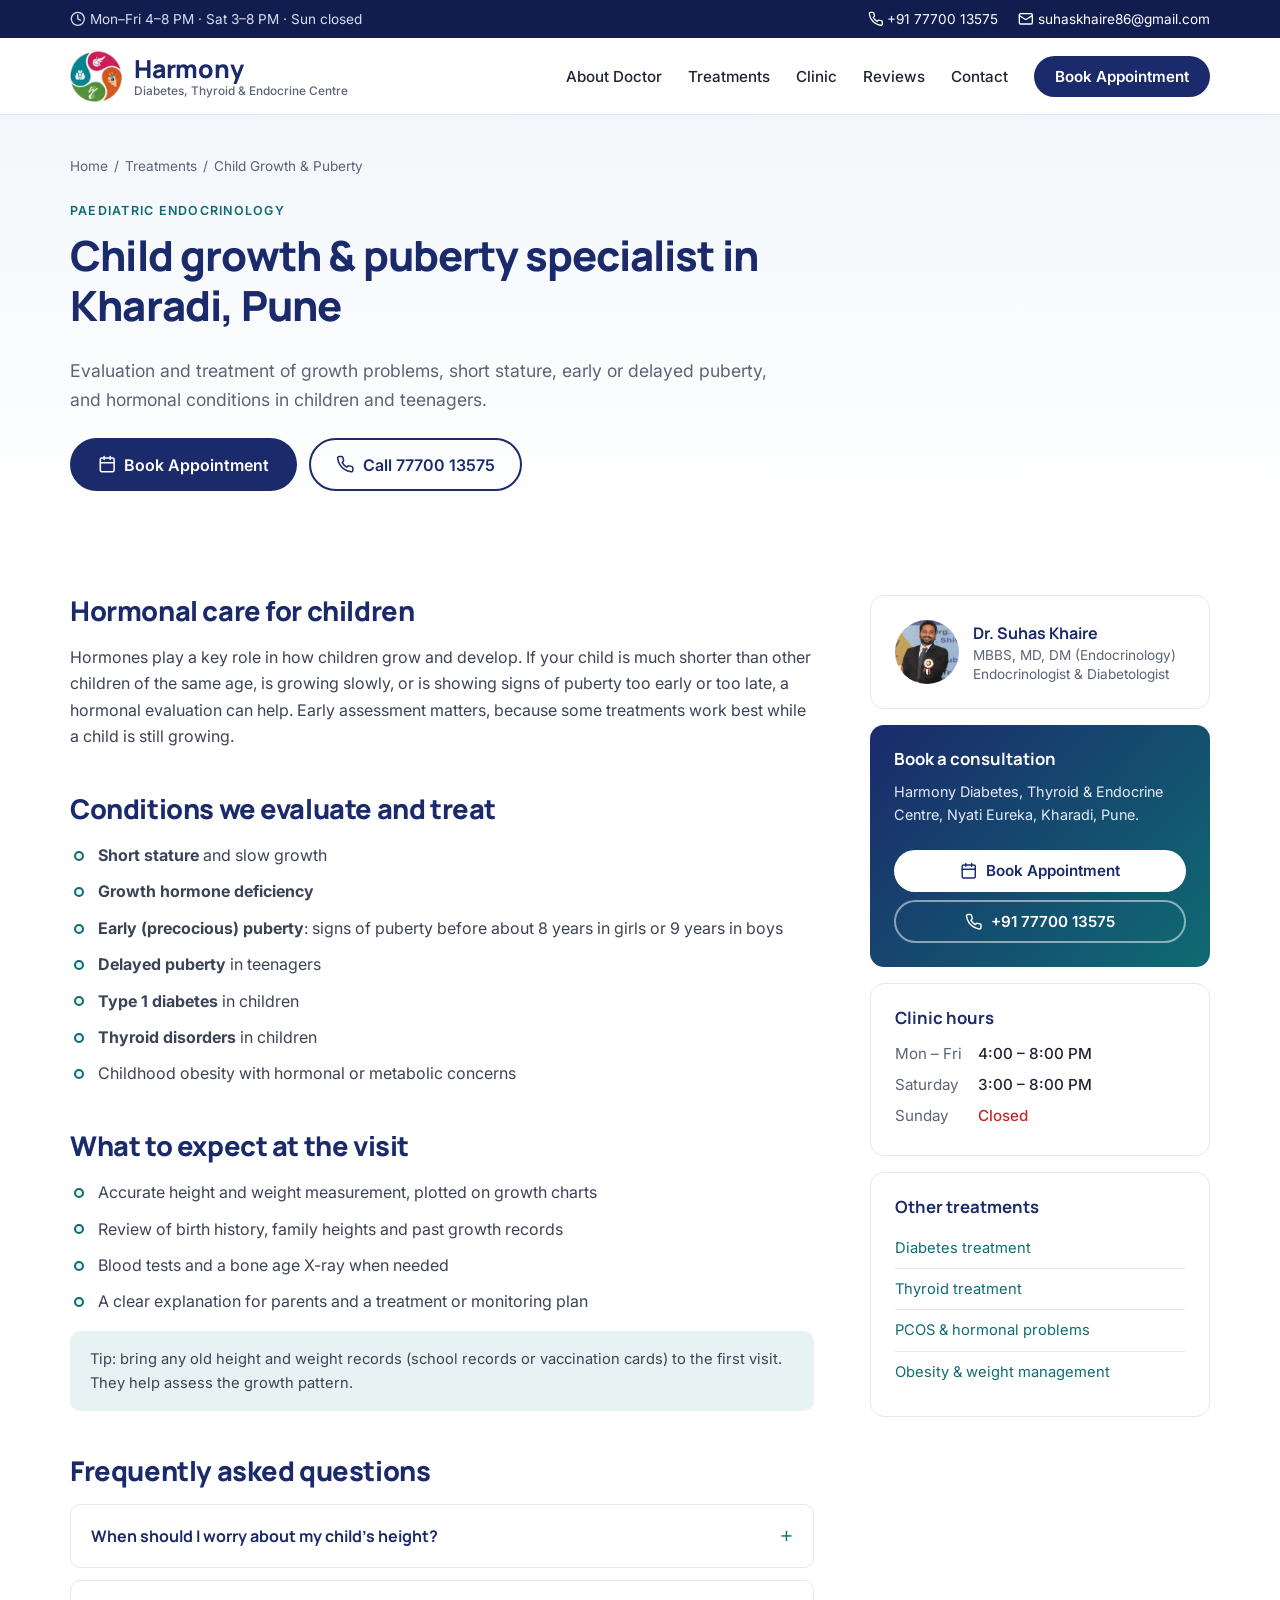
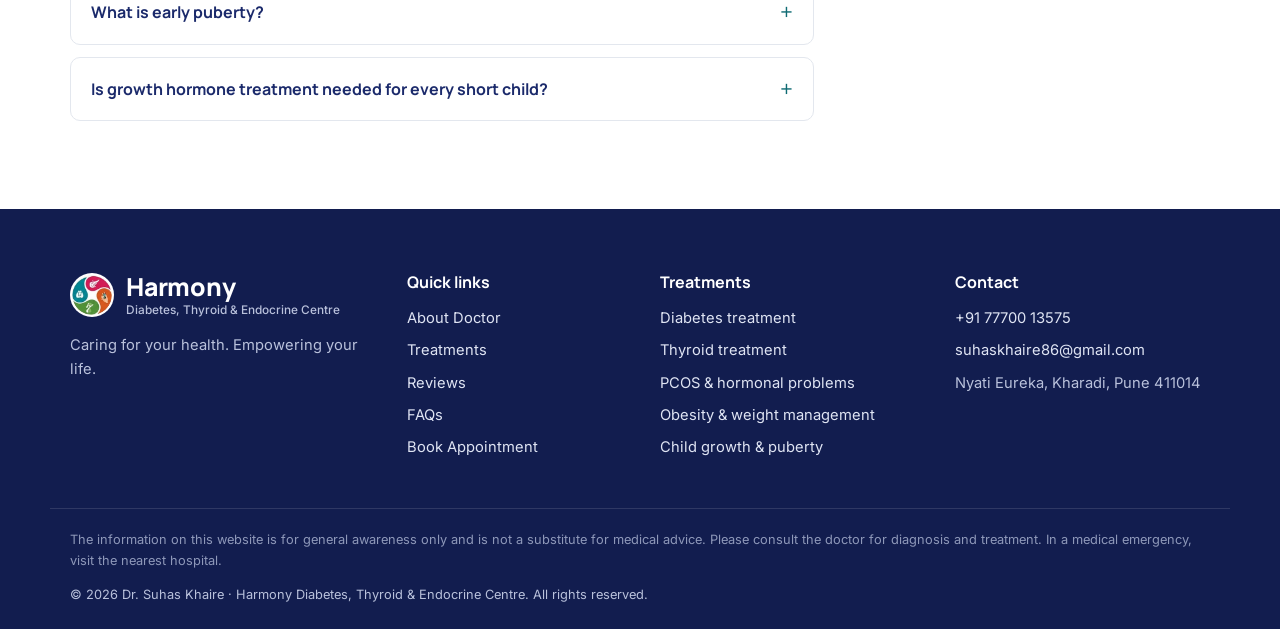
==== child-growth-puberty-specialist-pune.html @ 3f584f07 "Harmony Diabetes, Thyroid & Endocrine Centre website" ====
<!doctype html>
<html lang="en">
<head>
  <meta charset="utf-8">
  <meta name="viewport" content="width=device-width, initial-scale=1">
  <title>Paediatric Endocrinologist in Pune – Child Growth &amp; Puberty | Dr. Suhas Khaire</title>
  <meta name="description" content="Child growth and puberty specialist in Kharadi, Pune. Evaluation of short stature, early or delayed puberty, and childhood diabetes and thyroid disorders. Dr. Suhas Khaire. Call +91 77700 13575.">
  <meta name="robots" content="index, follow, max-image-preview:large">
  <meta name="theme-color" content="#1b2a6b">
  <link rel="canonical" href="https://drsuhaskhaire.com/child-growth-puberty-specialist-pune.html">

  <meta property="og:type" content="article">
  <meta property="og:site_name" content="Harmony Diabetes, Thyroid &amp; Endocrine Centre">
  <meta property="og:locale" content="en_IN">
  <meta property="og:url" content="https://drsuhaskhaire.com/child-growth-puberty-specialist-pune.html">
  <meta property="og:title" content="Paediatric Endocrinologist in Pune – Child Growth &amp; Puberty | Dr. Suhas Khaire">
  <meta property="og:description" content="Child growth and puberty specialist in Kharadi, Pune. Evaluation of short stature, early or delayed puberty, and childhood diabetes and thyroid disorders. Dr. Suhas Khaire. Call +91 77700 13575.">
  <meta property="og:image" content="https://drsuhaskhaire.com/assets/images/og-image.jpg">
  <meta name="twitter:card" content="summary_large_image">

  <link rel="icon" type="image/png" href="assets/images/favicon.png">
  <link rel="apple-touch-icon" href="assets/images/apple-touch-icon.png">

  <link rel="preconnect" href="https://fonts.googleapis.com">
  <link rel="preconnect" href="https://fonts.gstatic.com" crossorigin>
  <link href="https://fonts.googleapis.com/css2?family=Inter:wght@400;500;600&family=Manrope:wght@600;700;800&display=swap" rel="stylesheet">
  <link rel="stylesheet" href="assets/css/style.css">

  <script type="application/ld+json">
{
  "@context": "https://schema.org",
  "@graph": [
    {
      "@type": "MedicalWebPage",
      "@id": "https://drsuhaskhaire.com/child-growth-puberty-specialist-pune.html#webpage",
      "url": "https://drsuhaskhaire.com/child-growth-puberty-specialist-pune.html",
      "name": "Paediatric Endocrinologist in Pune – Child Growth & Puberty | Dr. Suhas Khaire",
      "description": "Child growth and puberty specialist in Kharadi, Pune. Evaluation of short stature, early or delayed puberty, and childhood diabetes and thyroid disorders. Dr. Suhas Khaire. Call +91 77700 13575.",
      "inLanguage": "en-IN",
      "isPartOf": {
        "@id": "https://drsuhaskhaire.com/#website"
      },
      "about": {
        "@type": "MedicalCondition",
        "name": "Growth and puberty disorders"
      },
      "reviewedBy": {
        "@id": "https://drsuhaskhaire.com/#doctor"
      },
      "author": {
        "@id": "https://drsuhaskhaire.com/#doctor"
      },
      "provider": {
        "@id": "https://drsuhaskhaire.com/#clinic"
      },
      "lastReviewed": "2026-11-16"
    },
    {
      "@type": "BreadcrumbList",
      "itemListElement": [
        {
          "@type": "ListItem",
          "position": 1,
          "name": "Home",
          "item": "https://drsuhaskhaire.com/"
        },
        {
          "@type": "ListItem",
          "position": 2,
          "name": "Treatments",
          "item": "https://drsuhaskhaire.com/#services"
        },
        {
          "@type": "ListItem",
          "position": 3,
          "name": "Child Growth & Puberty",
          "item": "https://drsuhaskhaire.com/child-growth-puberty-specialist-pune.html"
        }
      ]
    },
    {
      "@type": "FAQPage",
      "mainEntity": [
        {
          "@type": "Question",
          "name": "When should I worry about my child's height?",
          "acceptedAnswer": {
            "@type": "Answer",
            "text": "Consult a specialist if your child is much shorter than classmates, has dropped across growth chart lines, is growing less than about 4–5 cm a year after age 3, or is much shorter than expected from the parents' heights."
          }
        },
        {
          "@type": "Question",
          "name": "What is early puberty?",
          "acceptedAnswer": {
            "@type": "Answer",
            "text": "Early (precocious) puberty means signs of puberty, such as breast development, pubic hair or a rapid growth spurt, appearing before about 8 years in girls or 9 years in boys. It should be evaluated, as treatment may be needed."
          }
        },
        {
          "@type": "Question",
          "name": "Is growth hormone treatment needed for every short child?",
          "acceptedAnswer": {
            "@type": "Answer",
            "text": "No. Many short children are healthy and simply follow a family pattern or a late-bloomer pattern. Growth hormone is considered only after proper evaluation shows a clear medical need."
          }
        }
      ]
    }
  ]
}
  </script>
</head>
<body>

  <!-- Icon sprite -->
  <svg width="0" height="0" style="position:absolute" aria-hidden="true">
    <defs>
      <symbol id="i-phone" viewBox="0 0 24 24"><path d="M22 16.92v3a2 2 0 0 1-2.18 2 19.79 19.79 0 0 1-8.63-3.07 19.5 19.5 0 0 1-6-6 19.79 19.79 0 0 1-3.07-8.67A2 2 0 0 1 4.11 2h3a2 2 0 0 1 2 1.72c.127.96.361 1.903.7 2.81a2 2 0 0 1-.45 2.11L8.09 9.91a16 16 0 0 0 6 6l1.27-1.27a2 2 0 0 1 2.11-.45c.907.339 1.85.573 2.81.7A2 2 0 0 1 22 16.92z"/></symbol>
      <symbol id="i-clock" viewBox="0 0 24 24"><circle cx="12" cy="12" r="10"/><path d="M12 6v6l4 2"/></symbol>
      <symbol id="i-pin" viewBox="0 0 24 24"><path d="M20 10c0 6-8 12-8 12s-8-6-8-12a8 8 0 0 1 16 0Z"/><circle cx="12" cy="10" r="3"/></symbol>
      <symbol id="i-mail" viewBox="0 0 24 24"><rect width="20" height="16" x="2" y="4" rx="2"/><path d="m22 7-8.97 5.7a1.94 1.94 0 0 1-2.06 0L2 7"/></symbol>
      <symbol id="i-calendar" viewBox="0 0 24 24"><rect width="18" height="18" x="3" y="4" rx="2"/><path d="M16 2v4M8 2v4M3 10h18"/></symbol>
      <symbol id="i-check" viewBox="0 0 24 24"><path d="M20 6 9 17l-5-5"/></symbol>
      <symbol id="i-arrow" viewBox="0 0 24 24"><path d="M5 12h14M12 5l7 7-7 7"/></symbol>
      <symbol id="i-menu" viewBox="0 0 24 24"><path d="M4 6h16M4 12h16M4 18h16"/></symbol>
      <symbol id="i-x" viewBox="0 0 24 24"><path d="M18 6 6 18M6 6l12 12"/></symbol>
      <symbol id="i-chat" viewBox="0 0 24 24"><path d="M7.9 20A9 9 0 1 0 4 16.1L2 22Z"/></symbol>
      <symbol id="i-cap" viewBox="0 0 24 24"><path d="M22 10v6M2 10l10-5 10 5-10 5z"/><path d="M6 12v5c3 3 9 3 12 0v-5"/></symbol>
      <symbol id="i-award" viewBox="0 0 24 24"><circle cx="12" cy="8" r="6"/><path d="M15.48 12.89 17 22l-5-3-5 3 1.52-9.11"/></symbol>
      <symbol id="i-building" viewBox="0 0 24 24"><rect x="4" y="2" width="16" height="20" rx="2"/><path d="M9 22v-4h6v4M8 6h.01M12 6h.01M16 6h.01M8 10h.01M12 10h.01M16 10h.01M8 14h.01M12 14h.01M16 14h.01"/></symbol>
      <symbol id="i-tv" viewBox="0 0 24 24"><rect width="20" height="15" x="2" y="7" rx="2"/><path d="m17 2-5 5-5-5"/></symbol>
      <symbol id="i-drop" viewBox="0 0 24 24"><path d="M12 22a7 7 0 0 0 7-7c0-2-1-3.9-3-5.5s-3.5-4-4-6.5c-.5 2.5-2 4.9-4 6.5C6 11.1 5 13 5 15a7 7 0 0 0 7 7z"/></symbol>
      <symbol id="i-target" viewBox="0 0 24 24"><circle cx="12" cy="12" r="10"/><circle cx="12" cy="12" r="6"/><circle cx="12" cy="12" r="2"/></symbol>
      <symbol id="i-zap" viewBox="0 0 24 24"><path d="M13 2 3 14h9l-1 8 10-12h-9l1-8z"/></symbol>
      <symbol id="i-heart" viewBox="0 0 24 24"><path d="M19 14c1.49-1.46 3-3.21 3-5.5A5.5 5.5 0 0 0 16.5 3c-1.76 0-3 .5-4.5 2-1.5-1.5-2.74-2-4.5-2A5.5 5.5 0 0 0 2 8.5c0 2.3 1.5 4.05 3 5.5l7 7Z"/></symbol>
      <symbol id="i-users" viewBox="0 0 24 24"><path d="M16 21v-2a4 4 0 0 0-4-4H6a4 4 0 0 0-4 4v2"/><circle cx="9" cy="7" r="4"/><path d="M22 21v-2a4 4 0 0 0-3-3.87M16 3.13a4 4 0 0 1 0 7.75"/></symbol>
      <symbol id="i-gauge" viewBox="0 0 24 24"><path d="m12 14 4-4"/><path d="M3.34 19a10 10 0 1 1 17.32 0"/></symbol>
      <symbol id="i-shield" viewBox="0 0 24 24"><path d="M20 13c0 5-3.5 7.5-7.66 8.95a1 1 0 0 1-.67-.01C7.5 20.5 4 18 4 13V6a1 1 0 0 1 1-1c2 0 4.5-1.2 6.24-2.72a1.17 1.17 0 0 1 1.52 0C14.51 3.81 17 5 19 5a1 1 0 0 1 1 1z"/></symbol>
      <symbol id="i-ruler" viewBox="0 0 24 24"><path d="M21.3 15.3a2.4 2.4 0 0 1 0 3.4l-2.6 2.6a2.4 2.4 0 0 1-3.4 0L2.7 8.7a2.41 2.41 0 0 1 0-3.4l2.6-2.6a2.41 2.41 0 0 1 3.4 0Z"/><path d="m14.5 12.5 2-2M11.5 9.5l2-2M8.5 6.5l2-2M17.5 15.5l2-2"/></symbol>
      <symbol id="i-activity" viewBox="0 0 24 24"><path d="M22 12h-4l-3 9L9 3l-3 9H2"/></symbol>
      <symbol id="i-leaf" viewBox="0 0 24 24"><path d="M11 20A7 7 0 0 1 9.8 6.1C15.5 5 17 4.48 19 2c1 2 2 4.18 2 8 0 5.5-4.78 10-10 10Z"/><path d="M2 21c0-3 1.85-5.36 5.08-6C9.5 14.52 12 13 13 12"/></symbol>
      <symbol id="i-message" viewBox="0 0 24 24"><path d="M21 15a2 2 0 0 1-2 2H7l-4 4V5a2 2 0 0 1 2-2h14a2 2 0 0 1 2 2z"/></symbol>
      <symbol id="i-clipboard" viewBox="0 0 24 24"><rect width="8" height="4" x="8" y="2" rx="1"/><path d="M16 4h2a2 2 0 0 1 2 2v14a2 2 0 0 1-2 2H6a2 2 0 0 1-2-2V6a2 2 0 0 1 2-2h2M9 12h6M9 16h4"/></symbol>
      <symbol id="i-flask" viewBox="0 0 24 24"><path d="M10 2v7.31M14 9.3V2M8.5 2h7M14 9.3a6.5 6.5 0 1 1-4 0M5.52 16h12.96"/></symbol>
      <symbol id="i-star" viewBox="0 0 24 24"><path d="M12 2l3.09 6.26L22 9.27l-5 4.87 1.18 6.88L12 17.77l-6.18 3.25L7 14.14 2 9.27l6.91-1.01L12 2z"/></symbol>
    </defs>
  </svg>

  <a class="skip-link" href="#main">Skip to content</a>

  <!-- Top bar -->
  <div class="topbar">
    <div class="container topbar__inner">
      <span><svg class="ico"><use href="#i-clock"/></svg> Mon–Fri 4–8 PM · Sat 3–8 PM · Sun closed</span>
      <span class="topbar__right">
        <a href="tel:+917770013575"><svg class="ico"><use href="#i-phone"/></svg> +91 77700 13575</a>
        <a href="mailto:suhaskhaire86@gmail.com" class="hide-sm"><svg class="ico"><use href="#i-mail"/></svg> suhaskhaire86@gmail.com</a>
      </span>
    </div>
  </div>

  <!-- Header -->
  <header class="header" id="top">
    <div class="container header__inner">
      <a href="index.html" class="brand" aria-label="Harmony Diabetes, Thyroid &amp; Endocrine Centre – home">
        <img src="assets/images/logo-mark.webp" alt="" width="52" height="52">
        <span class="brand__text">
          <span class="brand__name">Harmony</span>
          <span class="brand__sub">Diabetes, Thyroid &amp; Endocrine Centre</span>
        </span>
      </a>

      <nav class="nav" id="nav" aria-label="Main">
        <a href="index.html#about">About Doctor</a>
        <a href="index.html#services">Treatments</a>
        <a href="index.html#clinic">Clinic</a>
        <a href="index.html#reviews">Reviews</a>
        <a href="index.html#contact">Contact</a>
        <a href="index.html#appointment" class="btn btn--primary nav__cta">Book Appointment</a>
      </nav>

      <button class="nav-toggle" id="navToggle" aria-label="Open menu" aria-expanded="false" aria-controls="nav">
        <svg class="ico ico--lg"><use href="#i-menu"/></svg>
      </button>
    </div>
  </header>

  <main id="main">

    <section class="page-hero">
      <div class="container">
        <nav class="breadcrumb" aria-label="Breadcrumb">
          <a href="index.html">Home</a><span>/</span><a href="index.html#services">Treatments</a><span>/</span>Child Growth &amp; Puberty
        </nav>
        <p class="eyebrow">Paediatric Endocrinology</p>
        <h1>Child growth &amp; puberty specialist in Kharadi, Pune</h1>
        <p class="lead">Evaluation and treatment of growth problems, short stature, early or delayed puberty, and hormonal conditions in children and teenagers.</p>
        <div class="page-hero__actions">
          <a href="index.html#appointment" class="btn btn--primary btn--lg"><svg class="ico"><use href="#i-calendar"/></svg> Book Appointment</a>
          <a href="tel:+917770013575" class="btn btn--ghost btn--lg"><svg class="ico"><use href="#i-phone"/></svg> Call 77700 13575</a>
        </div>
      </div>
    </section>

    <section class="section" style="padding-top:56px">
      <div class="container article-grid">
        <article class="article">
<h2>Hormonal care for children</h2>
<p>Hormones play a key role in how children grow and develop. If your child is much shorter than other children of the same age, is growing slowly, or is showing signs of puberty too early or too late, a hormonal evaluation can help. Early assessment matters, because some treatments work best while a child is still growing.</p>

<h2>Conditions we evaluate and treat</h2>
<ul>
  <li><strong>Short stature</strong> and slow growth</li>
  <li><strong>Growth hormone deficiency</strong></li>
  <li><strong>Early (precocious) puberty</strong>: signs of puberty before about 8 years in girls or 9 years in boys</li>
  <li><strong>Delayed puberty</strong> in teenagers</li>
  <li><strong>Type 1 diabetes</strong> in children</li>
  <li><strong>Thyroid disorders</strong> in children</li>
  <li>Childhood obesity with hormonal or metabolic concerns</li>
</ul>

<h2>What to expect at the visit</h2>
<ul>
  <li>Accurate height and weight measurement, plotted on growth charts</li>
  <li>Review of birth history, family heights and past growth records</li>
  <li>Blood tests and a bone age X-ray when needed</li>
  <li>A clear explanation for parents and a treatment or monitoring plan</li>
</ul>
<p class="note">Tip: bring any old height and weight records (school records or vaccination cards) to the first visit. They help assess the growth pattern.</p>
          <h2>Frequently asked questions</h2>
          <div class="faq">
            <details class="faq__item">
              <summary>When should I worry about my child's height?</summary>
              <p>Consult a specialist if your child is much shorter than classmates, has dropped across growth chart lines, is growing less than about 4–5 cm a year after age 3, or is much shorter than expected from the parents' heights.</p>
            </details>
            <details class="faq__item">
              <summary>What is early puberty?</summary>
              <p>Early (precocious) puberty means signs of puberty, such as breast development, pubic hair or a rapid growth spurt, appearing before about 8 years in girls or 9 years in boys. It should be evaluated, as treatment may be needed.</p>
            </details>
            <details class="faq__item">
              <summary>Is growth hormone treatment needed for every short child?</summary>
              <p>No. Many short children are healthy and simply follow a family pattern or a late-bloomer pattern. Growth hormone is considered only after proper evaluation shows a clear medical need.</p>
            </details>
          </div>
        </article>

        <aside class="sidebar">
          <div class="side-card side-card--doctor">
            <img src="assets/images/dr-suhas-khaire.webp" alt="Dr. Suhas Khaire, endocrinologist in Kharadi, Pune" width="370" height="543" loading="lazy">
            <div>
              <strong>Dr. Suhas Khaire</strong>
              <span>MBBS, MD, DM (Endocrinology)<br>Endocrinologist &amp; Diabetologist</span>
            </div>
          </div>
          <div class="side-card side-card--cta">
            <h3>Book a consultation</h3>
            <p>Harmony Diabetes, Thyroid &amp; Endocrine Centre, Nyati Eureka, Kharadi, Pune.</p>
            <a href="index.html#appointment" class="btn btn--light"><svg class="ico"><use href="#i-calendar"/></svg> Book Appointment</a>
            <a href="tel:+917770013575" class="btn btn--ghost" style="border-color:rgba(255,255,255,.5);color:#fff"><svg class="ico"><use href="#i-phone"/></svg> +91 77700 13575</a>
          </div>
          <div class="side-card">
            <h3>Clinic hours</h3>
            <table class="hours">
              <tr><td>Mon – Fri</td><td>4:00 – 8:00 PM</td></tr>
              <tr><td>Saturday</td><td>3:00 – 8:00 PM</td></tr>
              <tr><td>Sunday</td><td class="closed">Closed</td></tr>
            </table>
          </div>
          <div class="side-card">
            <h3>Other treatments</h3>
            <ul>
              <li><a href="diabetes-specialist-kharadi-pune.html">Diabetes treatment</a></li>
              <li><a href="thyroid-specialist-kharadi-pune.html">Thyroid treatment</a></li>
              <li><a href="pcos-hormone-specialist-kharadi-pune.html">PCOS &amp; hormonal problems</a></li>
              <li><a href="obesity-weight-management-kharadi-pune.html">Obesity &amp; weight management</a></li>
            </ul>
          </div>
        </aside>
      </div>
    </section>

  </main>

  <!-- Footer -->
  <footer class="footer">
    <div class="container footer__grid">
      <div>
        <div class="brand brand--footer">
          <img src="assets/images/logo-mark.webp" alt="" width="44" height="44">
          <span class="brand__text">
            <span class="brand__name">Harmony</span>
            <span class="brand__sub">Diabetes, Thyroid &amp; Endocrine Centre</span>
          </span>
        </div>
        <p class="footer__tag">Caring for your health. Empowering your life.</p>
      </div>
      <div>
        <h4>Quick links</h4>
        <ul>
          <li><a href="index.html#about">About Doctor</a></li>
          <li><a href="index.html#services">Treatments</a></li>
          <li><a href="index.html#reviews">Reviews</a></li>
          <li><a href="index.html#faq">FAQs</a></li>
          <li><a href="index.html#appointment">Book Appointment</a></li>
        </ul>
      </div>
      <div>
        <h4>Treatments</h4>
        <ul>
          <li><a href="diabetes-specialist-kharadi-pune.html">Diabetes treatment</a></li>
          <li><a href="thyroid-specialist-kharadi-pune.html">Thyroid treatment</a></li>
          <li><a href="pcos-hormone-specialist-kharadi-pune.html">PCOS &amp; hormonal problems</a></li>
          <li><a href="obesity-weight-management-kharadi-pune.html">Obesity &amp; weight management</a></li>
          <li><a href="child-growth-puberty-specialist-pune.html">Child growth &amp; puberty</a></li>
        </ul>
      </div>
      <div>
        <h4>Contact</h4>
        <ul>
          <li><a href="tel:+917770013575">+91 77700 13575</a></li>
          <li><a href="mailto:suhaskhaire86@gmail.com">suhaskhaire86@gmail.com</a></li>
          <li>Nyati Eureka, Kharadi, Pune 411014</li>
        </ul>
      </div>
    </div>
    <div class="container footer__bottom">
      <p class="footer__disclaimer">The information on this website is for general awareness only and is not a substitute for medical advice. Please consult the doctor for diagnosis and treatment. In a medical emergency, visit the nearest hospital.</p>
      <p>© <span id="year">2026</span> Dr. Suhas Khaire · Harmony Diabetes, Thyroid &amp; Endocrine Centre. All rights reserved.</p>
    </div>
  </footer>

  <!-- Mobile action bar -->
  <div class="mobile-bar">
    <a href="tel:+917770013575" class="mobile-bar__call"><svg class="ico"><use href="#i-phone"/></svg> Call</a>
    <a href="index.html#appointment" class="mobile-bar__book"><svg class="ico"><use href="#i-calendar"/></svg> Book Appointment</a>
  </div>

  <script src="assets/js/main.js"></script>
</body>
</html>
---- assets/css/style.css ----
/* ===== Harmony Diabetes, Thyroid & Endocrine Centre ===== */

:root {
  --c-navy: #1b2a6b;
  --c-navy-dark: #121d4f;
  --c-teal: #0f6b73;
  --c-teal-light: #e7f3f3;
  --c-magenta: #c8246b;
  --c-orange: #e2702a;
  --c-green: #4f9a3b;
  --c-whatsapp: #1fa855;

  --c-text: #1e2433;
  --c-muted: #5b6475;
  --c-line: #e3e7ee;
  --c-bg: #ffffff;
  --c-bg-tint: #f5f8fb;

  --radius: 14px;
  --radius-sm: 10px;
  --shadow: 0 10px 30px -12px rgba(27, 42, 107, .18);
  --shadow-sm: 0 2px 10px -4px rgba(27, 42, 107, .15);

  --font-head: "Manrope", system-ui, sans-serif;
  --font-body: "Inter", system-ui, sans-serif;
}

*, *::before, *::after { box-sizing: border-box; }
html { scroll-behavior: smooth; scroll-padding-top: 84px; }
body {
  margin: 0;
  font-family: var(--font-body);
  font-size: 16px;
  line-height: 1.65;
  color: var(--c-text);
  background: var(--c-bg);
  -webkit-font-smoothing: antialiased;
}
img { max-width: 100%; height: auto; display: block; }
a { color: var(--c-teal); text-decoration: none; }
a:hover { text-decoration: underline; }
h1, h2, h3, h4 { font-family: var(--font-head); color: var(--c-navy); line-height: 1.2; margin: 0 0 .6em; }
h1 { font-size: clamp(2rem, 4.2vw, 3.1rem); font-weight: 800; letter-spacing: -.02em; }
h2 { font-size: clamp(1.6rem, 3vw, 2.25rem); font-weight: 800; letter-spacing: -.015em; }
h3 { font-size: 1.1rem; font-weight: 700; }
p { margin: 0 0 1em; }

.container { width: 100%; max-width: 1180px; margin: 0 auto; padding: 0 20px; }
.muted { color: var(--c-muted); }
.center { text-align: center; }

.ico { width: 1.15em; height: 1.15em; flex: none; fill: none; stroke: currentColor; stroke-width: 2; stroke-linecap: round; stroke-linejoin: round; vertical-align: -.2em; }
.ico--lg { width: 26px; height: 26px; }

.skip-link { position: absolute; left: -999px; top: 8px; background: var(--c-navy); color: #fff; padding: 8px 14px; border-radius: 8px; z-index: 100; }
.skip-link:focus { left: 8px; }

:focus-visible { outline: 3px solid var(--c-orange); outline-offset: 2px; }

.eyebrow {
  display: inline-block;
  font-size: .78rem; font-weight: 600; letter-spacing: .1em; text-transform: uppercase;
  color: var(--c-teal);
  margin-bottom: .8em;
}
.eyebrow--light { color: #9fe0e0; }

/* Buttons */
.btn {
  display: inline-flex; align-items: center; justify-content: center; gap: .5em;
  padding: .7em 1.25em;
  font: 600 .95rem/1 var(--font-body);
  border-radius: 999px; border: 2px solid transparent;
  cursor: pointer; transition: background .2s, color .2s, border-color .2s, transform .15s;
}
.btn:hover { text-decoration: none; transform: translateY(-1px); }
.btn--lg { padding: .95em 1.6em; font-size: 1rem; }
.btn--block { width: 100%; }
.btn--primary { background: var(--c-navy); color: #fff; }
.btn--primary:hover { background: var(--c-navy-dark); }
.btn--ghost { border-color: var(--c-navy); color: var(--c-navy); background: transparent; }
.btn--ghost:hover { background: var(--c-navy); color: #fff; }
.btn--whatsapp { background: var(--c-whatsapp); color: #fff; }
.btn--whatsapp:hover { background: #178c46; }

/* Top bar */
.topbar { background: var(--c-navy-dark); color: #d9def0; font-size: .85rem; }
.topbar__inner { display: flex; justify-content: space-between; align-items: center; gap: 12px; padding-top: 8px; padding-bottom: 8px; flex-wrap: wrap; }
.topbar a { color: #fff; }
.topbar__right { display: flex; gap: 20px; }

/* Header */
.header {
  position: sticky; top: 0; z-index: 50;
  background: rgba(255, 255, 255, .96);
  backdrop-filter: blur(8px);
  border-bottom: 1px solid var(--c-line);
}
.header__inner { display: flex; align-items: center; justify-content: space-between; gap: 16px; min-height: 76px; }

.brand { display: flex; align-items: center; gap: 12px; color: inherit; }
.brand:hover { text-decoration: none; }
.brand__text { display: flex; flex-direction: column; line-height: 1.1; }
.brand__name { font-family: var(--font-head); font-weight: 800; font-size: 1.55rem; color: var(--c-navy); letter-spacing: -.01em; }
.brand__sub { font-size: .74rem; font-weight: 500; color: var(--c-muted); margin-top: 3px; }

.nav { display: flex; align-items: center; gap: 26px; }
.nav a:not(.btn) { color: var(--c-text); font-weight: 500; font-size: .95rem; }
.nav a:not(.btn):hover { color: var(--c-teal); text-decoration: none; }
.nav-toggle { display: none; background: none; border: 0; color: var(--c-navy); padding: 6px; cursor: pointer; }

/* Hero */
.hero {
  background:
    radial-gradient(900px 400px at 85% 0%, rgba(15, 107, 115, .10), transparent 60%),
    linear-gradient(180deg, #f3f7fb 0%, #fff 100%);
  padding: 64px 0 72px;
}
.hero__grid { display: grid; grid-template-columns: 1.05fr 1fr; gap: 56px; align-items: center; }
.lead { font-size: 1.1rem; color: var(--c-muted); max-width: 560px; }
.lead strong { color: var(--c-text); }
.hero__actions { display: flex; flex-wrap: wrap; gap: 12px; margin: 28px 0 26px; }

.rating { display: inline-flex; align-items: center; gap: 10px; padding: 10px 16px; background: #fff; border: 1px solid var(--c-line); border-radius: 999px; box-shadow: var(--shadow-sm); color: var(--c-text); }
.rating:hover { text-decoration: none; border-color: #cfd6e3; }
.rating__score { font-family: var(--font-head); font-weight: 800; font-size: 1.15rem; color: var(--c-navy); }
.rating__stars { display: inline-flex; gap: 2px; }
.rating__stars svg { width: 16px; height: 16px; fill: #f5a623; }
.rating__label { font-size: .88rem; color: var(--c-muted); }

.hero__media { position: relative; }
.hero__media > img { width: 100%; aspect-ratio: 5 / 4; object-fit: cover; border-radius: 22px; box-shadow: var(--shadow); }
.hero__card {
  position: absolute; left: -28px; bottom: -28px;
  display: flex; align-items: center; gap: 12px;
  background: #fff; padding: 12px 18px 12px 12px; border-radius: var(--radius);
  box-shadow: var(--shadow); max-width: 320px;
}
.hero__card img { width: 56px; height: 56px; border-radius: 50%; object-fit: cover; object-position: center 12%; }
.hero__card strong { display: block; font-family: var(--font-head); color: var(--c-navy); }
.hero__card span { font-size: .8rem; color: var(--c-muted); line-height: 1.35; display: block; }

/* Quick info */
.quick { padding: 0 0 8px; margin-top: 36px; }
.quick__grid { display: grid; grid-template-columns: repeat(3, 1fr); gap: 16px; }
.quick__item {
  display: flex; align-items: center; gap: 14px;
  padding: 18px 20px; border: 1px solid var(--c-line); border-radius: var(--radius);
  background: #fff; color: inherit;
}
a.quick__item:hover { text-decoration: none; border-color: var(--c-teal); }
.quick__item strong { display: block; font-family: var(--font-head); color: var(--c-navy); }
.quick__item span { font-size: .9rem; color: var(--c-muted); }
.quick__icon { display: grid; place-items: center; width: 44px; height: 44px; border-radius: 12px; background: var(--c-teal-light); color: var(--c-teal); flex: none; }
.quick__icon .ico { width: 22px; height: 22px; }

/* Sections */
.section { padding: 88px 0; }
.section--tint { background: var(--c-bg-tint); }
.section__head { text-align: center; max-width: 640px; margin: 0 auto 48px; }
.section__head p:last-child { color: var(--c-muted); margin-bottom: 0; }

/* About */
.about__grid { display: grid; grid-template-columns: .8fr 1.2fr; gap: 64px; align-items: center; }
.about__photo { margin: 0; position: relative; }
.about__photo::before {
  content: ""; position: absolute; inset: 24px -24px -24px 24px;
  border-radius: 22px; background: linear-gradient(135deg, var(--c-teal), var(--c-navy)); opacity: .12;
}
.about__photo img { position: relative; width: 100%; aspect-ratio: 4 / 5; object-fit: cover; object-position: center 15%; border-radius: 22px; box-shadow: var(--shadow); }
.about__creds { font-weight: 600; color: var(--c-teal); margin-top: -.4em; }
.about__copy > p { color: var(--c-muted); }

.facts { list-style: none; padding: 0; margin: 28px 0; display: grid; grid-template-columns: 1fr 1fr; gap: 14px; }
.facts li { display: flex; gap: 12px; align-items: flex-start; padding: 14px; border: 1px solid var(--c-line); border-radius: var(--radius-sm); font-size: .9rem; color: var(--c-muted); }
.facts .ico { color: var(--c-teal); width: 22px; height: 22px; margin-top: 2px; }
.facts strong { display: block; color: var(--c-navy); font-family: var(--font-head); font-size: .95rem; }

.team-card { display: inline-flex; align-items: center; gap: 12px; padding: 12px 18px 12px 12px; background: var(--c-teal-light); border-radius: var(--radius-sm); }
.team-card__icon { display: grid; place-items: center; width: 40px; height: 40px; border-radius: 50%; background: #fff; color: var(--c-teal); }
.team-card strong { display: block; color: var(--c-navy); font-family: var(--font-head); }
.team-card span { font-size: .85rem; color: var(--c-muted); }

/* Services */
.services { display: grid; grid-template-columns: repeat(4, 1fr); gap: 20px; }
.service {
  background: #fff; border: 1px solid var(--c-line); border-radius: var(--radius);
  padding: 26px 22px; transition: box-shadow .2s, transform .2s, border-color .2s;
  border-top: 3px solid var(--accent);
}
.service:hover { box-shadow: var(--shadow); transform: translateY(-3px); }
.service__icon {
  display: grid; place-items: center; width: 48px; height: 48px; border-radius: 12px; margin-bottom: 16px;
  color: var(--accent); background: color-mix(in srgb, var(--accent) 12%, white);
}
.service__icon .ico { width: 24px; height: 24px; }
.service p { font-size: .92rem; color: var(--c-muted); margin: 0; }

/* Why */
.why__grid { display: grid; grid-template-columns: .9fr 1.1fr; gap: 64px; align-items: center; }
.why { list-style: none; margin: 0; padding: 0; display: grid; grid-template-columns: 1fr 1fr; gap: 28px 32px; }
.why li { display: flex; gap: 14px; }
.why__icon { display: grid; place-items: center; width: 44px; height: 44px; border-radius: 50%; background: var(--c-navy); color: #fff; flex: none; }
.why strong { font-family: var(--font-head); color: var(--c-navy); }
.why p { font-size: .92rem; color: var(--c-muted); margin: 4px 0 0; }

/* Gallery */
.gallery { display: grid; grid-template-columns: 1.4fr 1fr 1fr; grid-template-rows: 240px 240px; gap: 16px; }
.gallery__item { position: relative; margin: 0; overflow: hidden; border-radius: var(--radius); }
.gallery__item--wide { grid-row: span 2; }
.gallery__item:nth-child(2) { grid-column: span 2; }
.gallery__item img { width: 100%; height: 100%; object-fit: cover; transition: transform .5s; }
.gallery__item:hover img { transform: scale(1.04); }
.gallery__item figcaption {
  position: absolute; left: 12px; bottom: 12px;
  background: rgba(18, 29, 79, .82); color: #fff; font-size: .8rem; font-weight: 500;
  padding: 5px 12px; border-radius: 999px;
}

/* Reviews */
.reviews { display: grid; grid-template-columns: repeat(3, 1fr); gap: 20px; margin-bottom: 32px; }
.review { margin: 0; padding: 28px; border: 1px solid var(--c-line); border-radius: var(--radius); background: #fff; display: flex; flex-direction: column; justify-content: space-between; }
.review p { font-size: .98rem; color: var(--c-text); }
.review footer { font-family: var(--font-head); font-weight: 700; color: var(--c-navy); }
.review footer span { display: block; font-family: var(--font-body); font-weight: 400; font-size: .8rem; color: var(--c-muted); }
.link-arrow { display: inline-flex; align-items: center; gap: 6px; font-weight: 600; }

/* Appointment */
.appointment { background: linear-gradient(135deg, var(--c-navy) 0%, #183b74 55%, var(--c-teal) 100%); color: #e6ebf7; }
.appointment h2 { color: #fff; }
.appointment__grid { display: grid; grid-template-columns: 1fr 1.1fr; gap: 56px; align-items: start; }
.appointment__list { list-style: none; padding: 0; margin: 24px 0 32px; }
.appointment__list li { display: flex; gap: 10px; margin-bottom: 10px; }
.appointment__list .ico { color: #8be0c2; margin-top: 3px; }
.appointment__call { display: inline-flex; align-items: center; gap: 14px; color: #fff; padding: 14px 22px; border: 1px solid rgba(255,255,255,.3); border-radius: var(--radius); }
.appointment__call:hover { text-decoration: none; background: rgba(255,255,255,.08); }
.appointment__call .ico { width: 24px; height: 24px; }
.appointment__call span { font-family: var(--font-head); font-weight: 700; font-size: 1.2rem; display: flex; flex-direction: column; line-height: 1.25; }
.appointment__call small { font-family: var(--font-body); font-weight: 400; font-size: .8rem; color: #c3cbe4; }

.form { background: #fff; color: var(--c-text); padding: 32px; border-radius: 20px; box-shadow: 0 24px 60px -20px rgba(0,0,0,.4); }
.form__row { display: grid; grid-template-columns: 1fr 1fr; gap: 16px; }
.field { display: block; margin-bottom: 16px; }
.field > span { display: block; font-size: .85rem; font-weight: 600; color: var(--c-navy); margin-bottom: 6px; }
.field input, .field select, .field textarea {
  width: 100%; padding: 12px 14px; font: inherit; font-size: .95rem; color: var(--c-text);
  border: 1px solid #cfd6e3; border-radius: var(--radius-sm); background: #fff;
  transition: border-color .2s, box-shadow .2s;
}
.field input:focus, .field select:focus, .field textarea:focus { outline: none; border-color: var(--c-teal); box-shadow: 0 0 0 3px rgba(15,107,115,.15); }
.field .invalid { border-color: #c62828; }
.form__error { color: #c62828; font-size: .9rem; margin: 0 0 12px; }
.form__note { font-size: .78rem; color: var(--c-muted); margin: 12px 0 0; text-align: center; }

/* Contact */
.contact__grid { display: grid; grid-template-columns: 1fr 1.1fr; gap: 56px; align-items: stretch; }
.contact__block { display: flex; gap: 16px; padding: 18px 0; border-bottom: 1px solid var(--c-line); }
.contact__block:last-child { border-bottom: 0; }
.contact__block > .ico { width: 22px; height: 22px; color: var(--c-teal); margin-top: 3px; }
.contact__block strong { font-family: var(--font-head); color: var(--c-navy); display: block; margin-bottom: 4px; }
.contact__block p { margin: 0 0 6px; color: var(--c-muted); }
.hours { border-collapse: collapse; font-size: .95rem; color: var(--c-muted); }
.hours td { padding: 3px 0; }
.hours td:first-child { padding-right: 28px; }
.hours td:last-child { color: var(--c-text); font-weight: 500; }
.hours .closed { color: #c62828 !important; }
.map { min-height: 420px; border-radius: 20px; overflow: hidden; border: 1px solid var(--c-line); box-shadow: var(--shadow-sm); }
.map iframe { width: 100%; height: 100%; min-height: 420px; border: 0; display: block; }

/* Footer */
.footer { background: var(--c-navy-dark); color: #b9c1db; padding: 64px 0 24px; font-size: .92rem; }
.footer a { color: #dfe4f3; }
.footer h4 { color: #fff; font-size: 1rem; margin-bottom: 14px; }
.footer ul { list-style: none; padding: 0; margin: 0; }
.footer li { margin-bottom: 8px; }
.footer__grid { display: grid; grid-template-columns: 1.4fr 1fr 1.2fr 1.2fr; gap: 40px; }
.brand--footer .brand__name { color: #fff; }
.brand--footer .brand__sub { color: #b9c1db; }
.brand--footer img { background: #fff; border-radius: 50%; padding: 2px; }
.footer__tag { margin-top: 16px; }
.footer__bottom { border-top: 1px solid rgba(255,255,255,.12); margin-top: 40px; padding-top: 20px; font-size: .8rem; }
.footer__disclaimer { color: #8e98b9; }
.footer__bottom p:last-child { margin: 0; }

.service { display: flex; flex-direction: column; }
.service p { flex: 1; }
.service__link { display: inline-flex; align-items: center; gap: 6px; margin-top: 16px; font-weight: 600; font-size: .9rem; color: var(--accent); }

/* FAQ */
.faq__wrap { max-width: 860px; }
.faq { display: grid; gap: 12px; }
.faq__item { background: #fff; border: 1px solid var(--c-line); border-radius: var(--radius-sm); }
.faq__item summary {
  list-style: none; cursor: pointer; position: relative;
  padding: 18px 52px 18px 20px; font-family: var(--font-head); font-weight: 700; color: var(--c-navy);
}
.faq__item summary::-webkit-details-marker { display: none; }
.faq__item summary::after {
  content: "+"; position: absolute; right: 20px; top: 50%; transform: translateY(-50%);
  font-size: 1.4rem; font-weight: 400; color: var(--c-teal);
}
.faq__item[open] summary::after { content: "–"; }
.faq__item p { padding: 0 20px 18px; margin: 0; color: var(--c-muted); }

/* Treatment pages */
.page-hero { background: linear-gradient(180deg, #f3f7fb 0%, #fff 100%); padding: 40px 0 48px; }
.page-hero h1 { font-size: clamp(1.8rem, 3.6vw, 2.6rem); max-width: 820px; }
.page-hero .lead { max-width: 720px; }
.breadcrumb { font-size: .85rem; color: var(--c-muted); margin-bottom: 18px; }
.breadcrumb a { color: var(--c-muted); }
.breadcrumb span { margin: 0 6px; }
.page-hero__actions { display: flex; flex-wrap: wrap; gap: 12px; margin-top: 24px; }

.article-grid { display: grid; grid-template-columns: minmax(0, 1fr) 340px; gap: 56px; align-items: start; }
.article h2 { font-size: clamp(1.35rem, 2.4vw, 1.7rem); margin-top: 1.6em; }
.article h2:first-child { margin-top: 0; }
.article p, .article li { color: #3b4356; }
.article ul { padding-left: 0; list-style: none; }
.article ul li { position: relative; padding-left: 28px; margin-bottom: 10px; }
.article ul li::before {
  content: ""; position: absolute; left: 4px; top: .55em; width: 10px; height: 10px; border-radius: 50%;
  background: var(--c-teal-light); border: 2px solid var(--c-teal);
}
.article .faq { margin-top: 16px; }
.note { background: var(--c-teal-light); border-radius: var(--radius-sm); padding: 16px 20px; font-size: .92rem; color: var(--c-text); }

.sidebar { position: sticky; top: 100px; display: grid; gap: 16px; }
.side-card { border: 1px solid var(--c-line); border-radius: var(--radius); padding: 24px; background: #fff; }
.side-card--doctor { display: flex; gap: 14px; align-items: center; }
.side-card--doctor img { width: 64px; height: 64px; border-radius: 50%; object-fit: cover; object-position: center 12%; }
.side-card--doctor strong { display: block; font-family: var(--font-head); color: var(--c-navy); }
.side-card--doctor span { font-size: .85rem; color: var(--c-muted); line-height: 1.4; display: block; }
.side-card--cta { background: linear-gradient(135deg, var(--c-navy), var(--c-teal)); color: #e6ebf7; border: 0; }
.side-card--cta h3 { color: #fff; }
.side-card--cta p { font-size: .9rem; }
.side-card--cta .btn { width: 100%; margin-top: 8px; }
.side-card--cta .btn--light { background: #fff; color: var(--c-navy); }
.side-card h3 { font-size: 1.05rem; }
.side-card ul { list-style: none; padding: 0; margin: 0; }
.side-card li { padding: 8px 0; border-bottom: 1px solid var(--c-line); font-size: .92rem; }
.side-card li:last-child { border-bottom: 0; }
.side-card .hours td:first-child { padding-right: 16px; }

/* Mobile action bar */
.mobile-bar { display: none; }

/* ===== Responsive ===== */
@media (max-width: 1080px) {
  .services { grid-template-columns: repeat(2, 1fr); }
}

@media (max-width: 960px) {
  .nav-toggle { display: block; }
  /* backdrop-filter would make the header the containing block of the fixed menu */
  .header { backdrop-filter: none; background: #fff; }
  .nav {
    visibility: hidden;
    position: fixed; inset: 0 0 0 auto; width: min(320px, 85vw);
    flex-direction: column; align-items: stretch; gap: 0;
    background: #fff; padding: 90px 24px 24px; box-shadow: -10px 0 40px rgba(0,0,0,.15);
    transform: translateX(100%); transition: transform .3s ease, visibility .3s; z-index: 60;
  }
  .nav.is-open { transform: none; visibility: visible; }
  .nav a:not(.btn) { padding: 14px 4px; border-bottom: 1px solid var(--c-line); font-size: 1.05rem; }
  .nav__cta { margin-top: 20px; }
  .nav-toggle { position: relative; z-index: 70; }

  .hero { padding: 40px 0 64px; }
  .hero__grid, .about__grid, .why__grid, .appointment__grid, .contact__grid { grid-template-columns: 1fr; gap: 40px; }
  .hero__card { left: 12px; bottom: -24px; }
  .about__photo { max-width: 420px; }
  .reviews { grid-template-columns: 1fr; }
  .gallery { grid-template-columns: 1fr 1fr; grid-template-rows: 220px 180px 180px; }
  .gallery__item--wide { grid-row: auto; grid-column: span 2; }
  .gallery__item:nth-child(2) { grid-column: auto; }
  .gallery__item:nth-child(4) { grid-column: span 2; }
  .footer__grid { grid-template-columns: 1fr 1fr; }
  .footer__grid > :first-child { grid-column: span 2; }
  .article-grid { grid-template-columns: 1fr; gap: 40px; }
  .sidebar { position: static; }
}

@media (max-width: 640px) {
  .container { padding: 0 16px; }
  .hide-sm { display: none; }
  .topbar__inner { justify-content: center; text-align: center; }
  .brand img { width: 44px; height: 44px; }
  .brand__name { font-size: 1.3rem; }
  .brand__sub { font-size: .68rem; }
  .section { padding: 64px 0; }
  .quick__grid, .services, .why, .facts, .form__row { grid-template-columns: 1fr; }
  .form__row { gap: 0; }
  .form { padding: 24px 20px; }
  .hero__actions .btn { flex: 1 1 100%; }
  .gallery { grid-template-columns: 1fr; grid-template-rows: none; }
  .gallery__item, .gallery__item--wide, .gallery__item:nth-child(2), .gallery__item:nth-child(4) { grid-column: auto; height: 220px; }
  .footer__grid { grid-template-columns: 1fr; }
  .footer__grid > :first-child { grid-column: auto; }
  .footer { padding-bottom: 90px; }

  .mobile-bar {
    display: grid; grid-template-columns: 1fr 2fr; gap: 10px;
    position: fixed; left: 0; right: 0; bottom: 0; z-index: 40;
    padding: 10px 16px calc(10px + env(safe-area-inset-bottom));
    background: #fff; border-top: 1px solid var(--c-line); box-shadow: 0 -6px 20px rgba(0,0,0,.08);
  }
  .mobile-bar a { display: flex; align-items: center; justify-content: center; gap: 8px; padding: 12px; border-radius: 999px; font-weight: 600; }
  .mobile-bar a:hover { text-decoration: none; }
  .mobile-bar__call { border: 2px solid var(--c-navy); color: var(--c-navy); }
  .mobile-bar__book { background: var(--c-navy); color: #fff; }
}

@media (prefers-reduced-motion: reduce) {
  html { scroll-behavior: auto; }
  *, *::before, *::after { transition: none !important; }
}
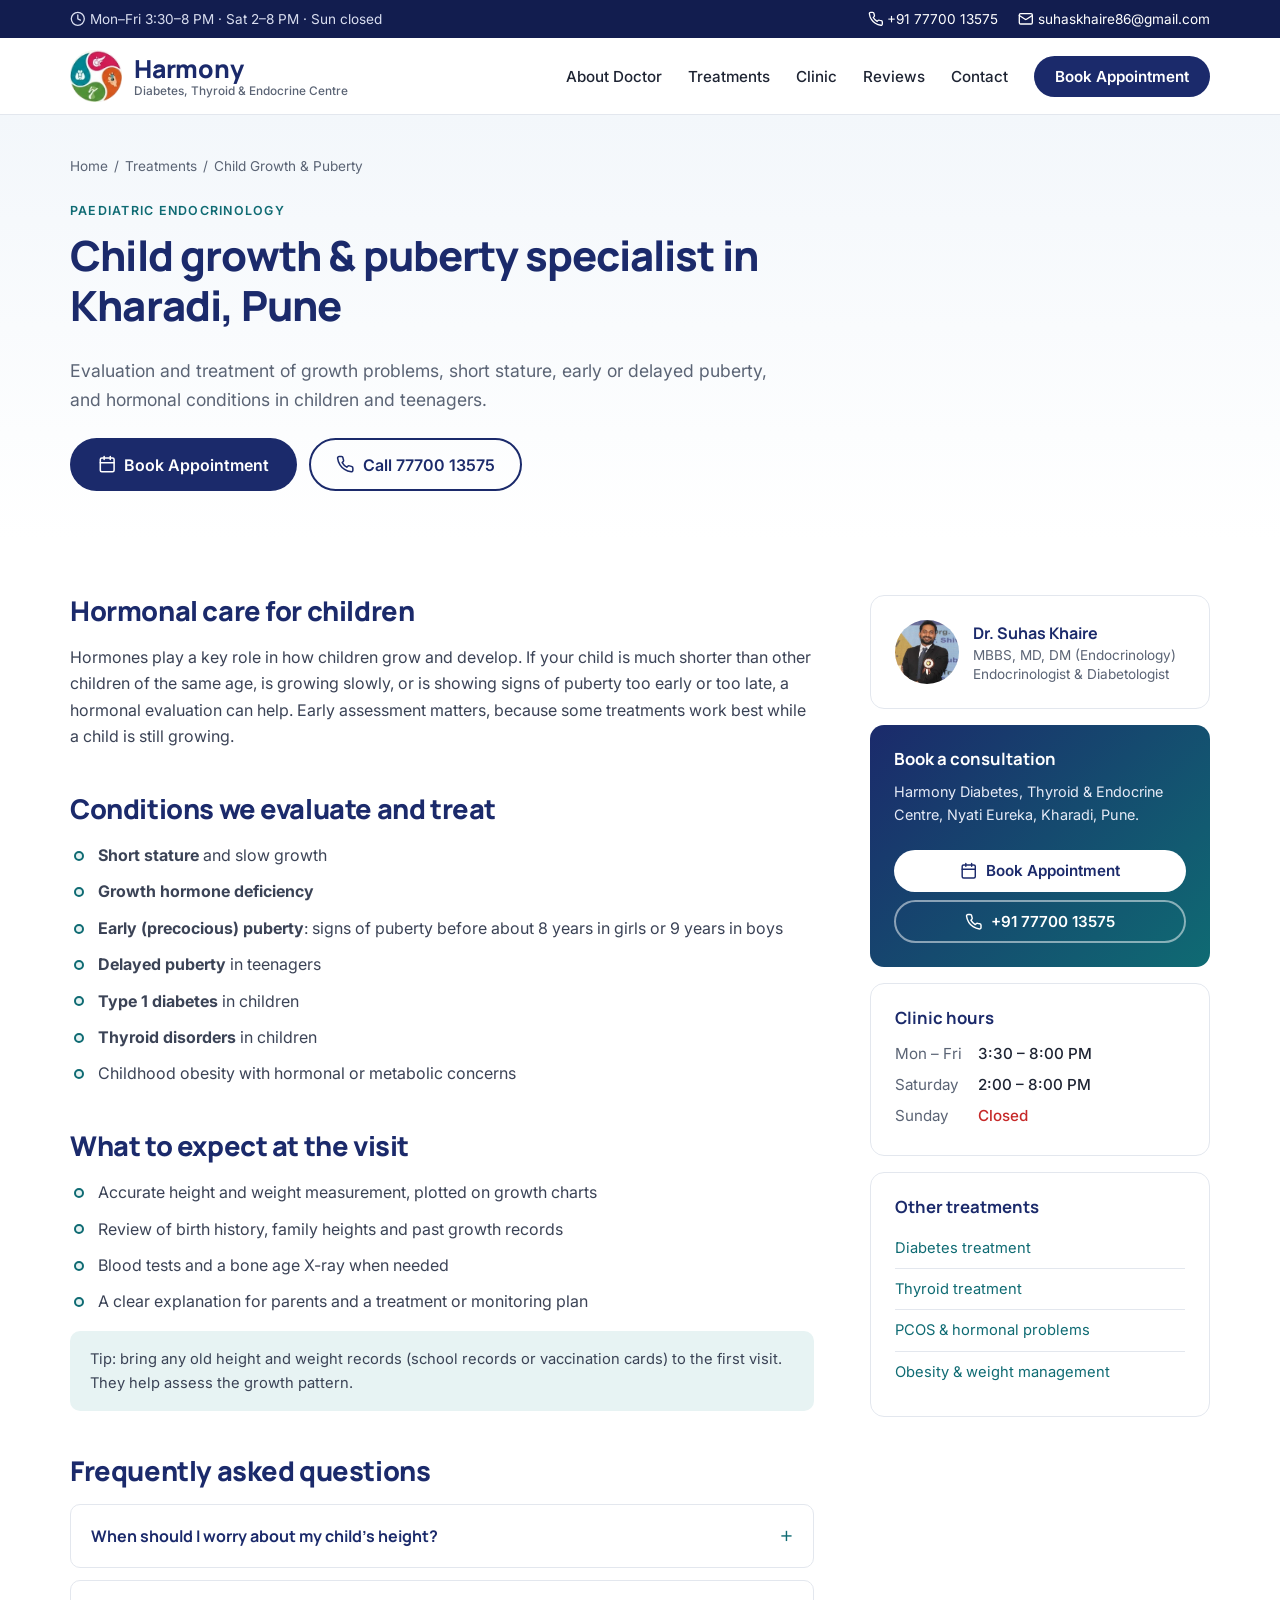
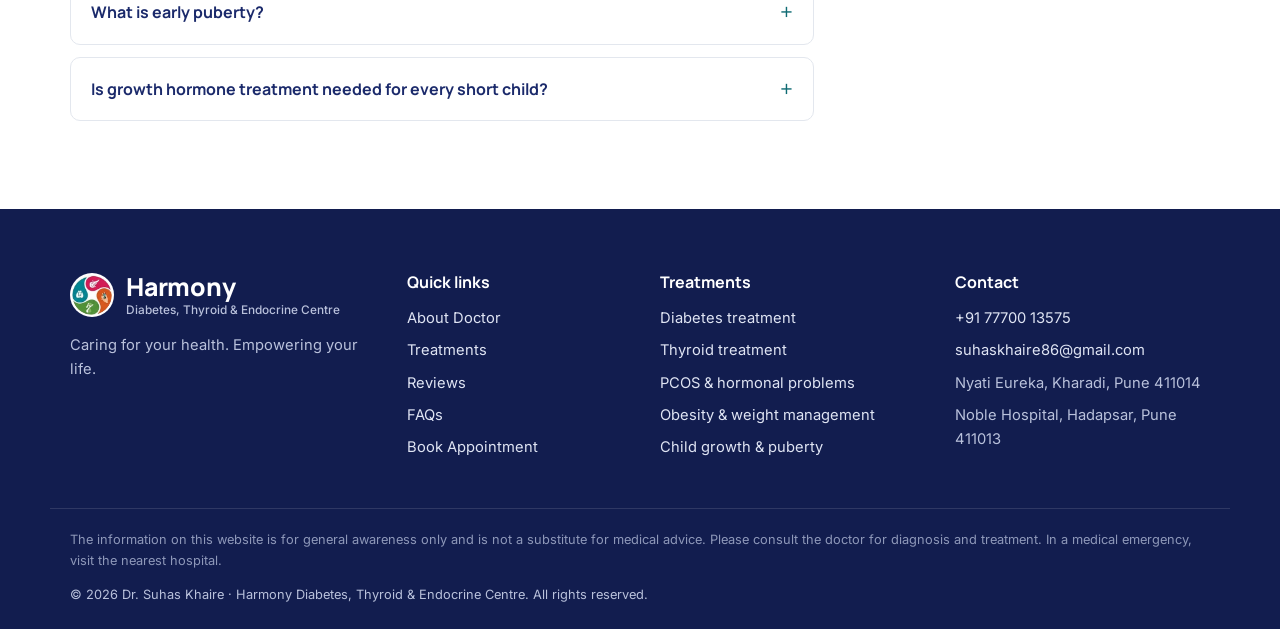
==== commit d17c7a53: "Map location, Address added this changes done" ====
--- a/child-growth-puberty-specialist-pune.html
+++ b/child-growth-puberty-specialist-pune.html
@@ -152,7 +152,7 @@
   <!-- Top bar -->
   <div class="topbar">
     <div class="container topbar__inner">
-      <span><svg class="ico"><use href="#i-clock"/></svg> Mon–Fri 4–8 PM · Sat 3–8 PM · Sun closed</span>
+      <span><svg class="ico"><use href="#i-clock"/></svg> Mon–Fri 3:30–8 PM · Sat 2–8 PM · Sun closed</span>
       <span class="topbar__right">
         <a href="tel:+917770013575"><svg class="ico"><use href="#i-phone"/></svg> +91 77700 13575</a>
         <a href="mailto:suhaskhaire86@gmail.com" class="hide-sm"><svg class="ico"><use href="#i-mail"/></svg> suhaskhaire86@gmail.com</a>
@@ -262,8 +262,8 @@
           <div class="side-card">
             <h3>Clinic hours</h3>
             <table class="hours">
-              <tr><td>Mon – Fri</td><td>4:00 – 8:00 PM</td></tr>
-              <tr><td>Saturday</td><td>3:00 – 8:00 PM</td></tr>
+              <tr><td>Mon – Fri</td><td>3:30 – 8:00 PM</td></tr>
+              <tr><td>Saturday</td><td>2:00 – 8:00 PM</td></tr>
               <tr><td>Sunday</td><td class="closed">Closed</td></tr>
             </table>
           </div>
@@ -321,6 +321,7 @@
           <li><a href="tel:+917770013575">+91 77700 13575</a></li>
           <li><a href="mailto:suhaskhaire86@gmail.com">suhaskhaire86@gmail.com</a></li>
           <li>Nyati Eureka, Kharadi, Pune 411014</li>
+          <li>Noble Hospital, Hadapsar, Pune 411013</li>
         </ul>
       </div>
     </div>
--- a/assets/css/style.css
+++ b/assets/css/style.css
@@ -153,6 +153,9 @@
 .quick__item span { font-size: .9rem; color: var(--c-muted); }
 .quick__icon { display: grid; place-items: center; width: 44px; height: 44px; border-radius: 12px; background: var(--c-teal-light); color: var(--c-teal); flex: none; }
 .quick__icon .ico { width: 22px; height: 22px; }
+.quick__item div > span { display: block; }
+.quick__item .quick__time { display: flex; align-items: center; gap: 6px; margin-top: 6px; font-size: .85rem; font-weight: 600; color: var(--c-teal); }
+.quick__time .ico { width: 14px; height: 14px; flex: none; }
 
 /* Sections */
 .section { padding: 88px 0; }
@@ -161,7 +164,7 @@
 .section__head p:last-child { color: var(--c-muted); margin-bottom: 0; }
 
 /* About */
-.about__grid { display: grid; grid-template-columns: .8fr 1.2fr; gap: 64px; align-items: center; }
+.about__grid { display: grid; grid-template-columns: .8fr 1.2fr; gap: 64px; align-items: start; }
 .about__photo { margin: 0; position: relative; }
 .about__photo::before {
   content: ""; position: absolute; inset: 24px -24px -24px 24px;
@@ -175,8 +178,10 @@
 .facts li { display: flex; gap: 12px; align-items: flex-start; padding: 14px; border: 1px solid var(--c-line); border-radius: var(--radius-sm); font-size: .9rem; color: var(--c-muted); }
 .facts .ico { color: var(--c-teal); width: 22px; height: 22px; margin-top: 2px; }
 .facts strong { display: block; color: var(--c-navy); font-family: var(--font-head); font-size: .95rem; }
+.facts--row { grid-template-columns: repeat(4, 1fr); margin: 48px 0 0; }
 
 .team-card { display: inline-flex; align-items: center; gap: 12px; padding: 12px 18px 12px 12px; background: var(--c-teal-light); border-radius: var(--radius-sm); }
+.team-card--below { display: flex; width: fit-content; margin: 16px auto 0; }
 .team-card__icon { display: grid; place-items: center; width: 40px; height: 40px; border-radius: 50%; background: #fff; color: var(--c-teal); }
 .team-card strong { display: block; color: var(--c-navy); font-family: var(--font-head); }
 .team-card span { font-size: .85rem; color: var(--c-muted); }
@@ -249,6 +254,18 @@
 }
 .field input:focus, .field select:focus, .field textarea:focus { outline: none; border-color: var(--c-teal); box-shadow: 0 0 0 3px rgba(15,107,115,.15); }
 .field .invalid { border-color: #c62828; }
+.loc-options { border: 0; padding: 0; margin: 0 0 16px; min-width: 0; display: grid; grid-template-columns: 1fr 1fr; gap: 12px; }
+.loc-options legend { grid-column: 1 / -1; font-size: .85rem; font-weight: 600; color: var(--c-navy); margin-bottom: 6px; padding: 0; }
+.loc-option { position: relative; cursor: pointer; }
+.field .loc-option input { position: absolute; opacity: 0; width: 1px; height: 1px; padding: 0; border: 0; }
+.loc-option__body { display: flex; flex-direction: column; gap: 2px; height: 100%; padding: 12px 14px; border: 1.5px solid #cfd6e3; border-radius: var(--radius-sm); background: #fff; transition: border-color .15s, background .15s; }
+.loc-option__body strong { font-family: var(--font-head); color: var(--c-navy); font-size: .98rem; }
+.loc-option__body small { color: var(--c-muted); font-size: .8rem; line-height: 1.4; }
+.loc-option__body .loc-option__time { margin-top: 4px; color: var(--c-teal); font-weight: 600; }
+.loc-option:hover .loc-option__body { border-color: var(--c-teal); }
+.loc-option input:checked + .loc-option__body { border-color: var(--c-teal); background: var(--c-teal-light); box-shadow: 0 0 0 3px rgba(15,107,115,.15); }
+.loc-option input:focus-visible + .loc-option__body { outline: 2px solid var(--c-teal); outline-offset: 2px; }
+.loc-option input.invalid + .loc-option__body { border-color: #c62828; }
 .form__error { color: #c62828; font-size: .9rem; margin: 0 0 12px; }
 .form__note { font-size: .78rem; color: var(--c-muted); margin: 12px 0 0; text-align: center; }
 
@@ -264,8 +281,15 @@
 .hours td:first-child { padding-right: 28px; }
 .hours td:last-child { color: var(--c-text); font-weight: 500; }
 .hours .closed { color: #c62828 !important; }
-.map { min-height: 420px; border-radius: 20px; overflow: hidden; border: 1px solid var(--c-line); box-shadow: var(--shadow-sm); }
-.map iframe { width: 100%; height: 100%; min-height: 420px; border: 0; display: block; }
+.contact__tag { display: inline-block; font-size: .75rem; font-weight: 600; letter-spacing: .04em; text-transform: uppercase; color: var(--c-teal); margin-bottom: 4px; }
+.contact__block .hours { margin: 4px 0 8px; }
+.contact__phone { font-weight: 600; }
+.maps { display: grid; grid-template-rows: 1fr 1fr; gap: 20px; }
+.map { position: relative; margin: 0; min-height: 300px; border-radius: 20px; overflow: hidden; border: 1px solid var(--c-line); box-shadow: var(--shadow-sm); }
+/* Oversized, centred embed: the pin stays in the middle and Google's place card (top-left) falls outside the frame */
+.map iframe { position: absolute; left: 50%; top: 50%; width: 1800px; height: 1400px; transform: translate(-50%, -50%); border: 0; display: block; pointer-events: none; }
+.map__link { position: absolute; inset: 0; z-index: 1; cursor: pointer; }
+.map__link:focus-visible { outline: 3px solid var(--c-teal); outline-offset: -3px; border-radius: 20px; }
 
 /* Footer */
 .footer { background: var(--c-navy-dark); color: #b9c1db; padding: 64px 0 24px; font-size: .92rem; }
@@ -377,6 +401,7 @@
   .footer__grid { grid-template-columns: 1fr 1fr; }
   .footer__grid > :first-child { grid-column: span 2; }
   .article-grid { grid-template-columns: 1fr; gap: 40px; }
+  .facts--row { grid-template-columns: repeat(2, 1fr); margin-top: 32px; }
   .sidebar { position: static; }
 }
 
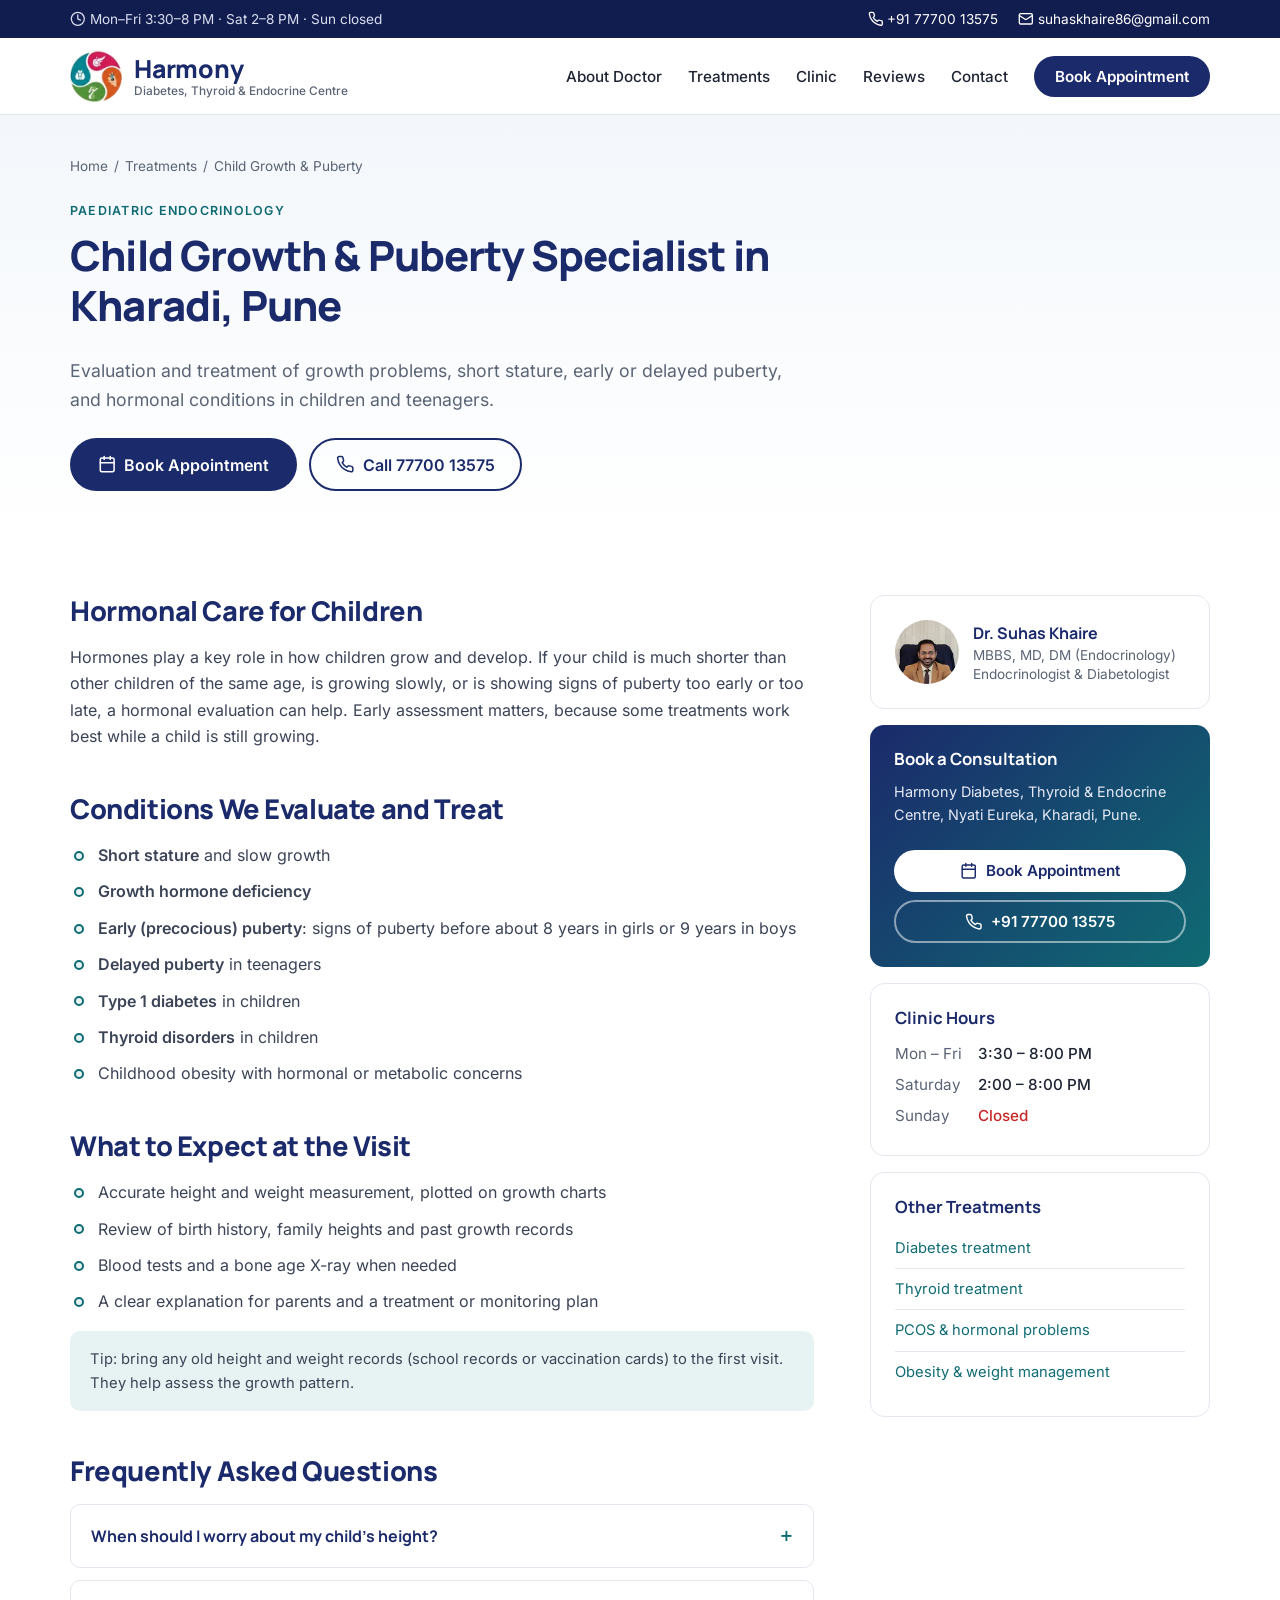
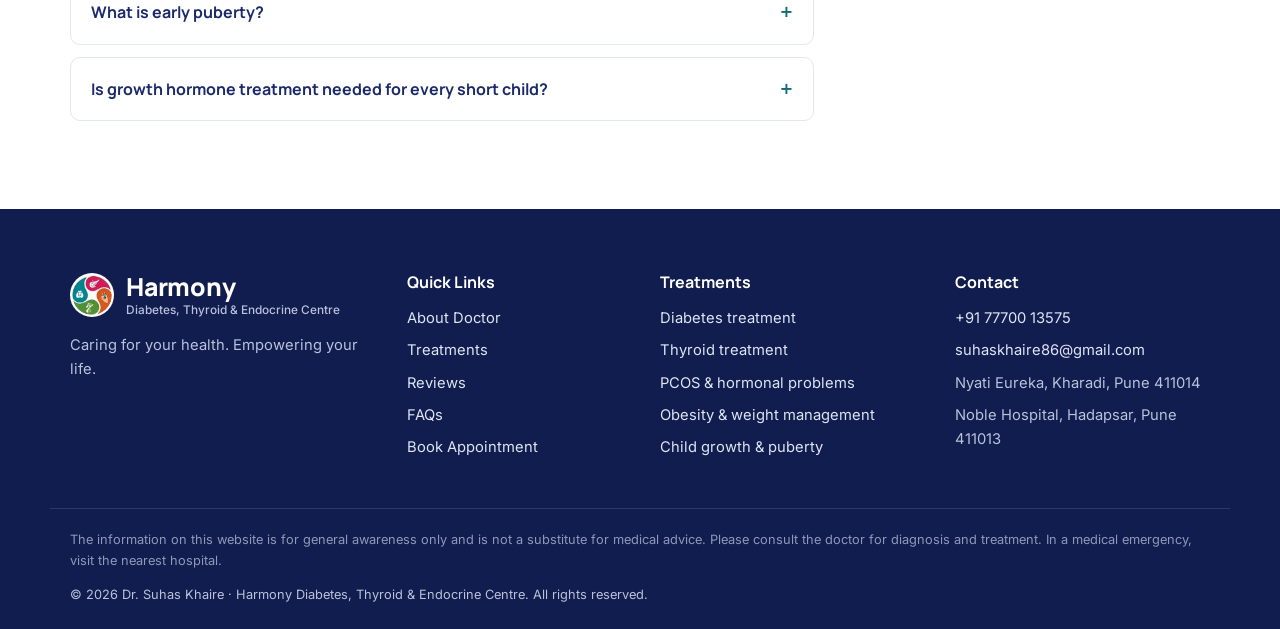
==== commit dfbec96f: "Added new images, Capital letter correction, optimised code" ====
--- a/child-growth-puberty-specialist-pune.html
+++ b/child-growth-puberty-specialist-pune.html
@@ -21,10 +21,9 @@
   <link rel="icon" type="image/png" href="assets/images/favicon.png">
   <link rel="apple-touch-icon" href="assets/images/apple-touch-icon.png">
 
-  <link rel="preconnect" href="https://fonts.googleapis.com">
-  <link rel="preconnect" href="https://fonts.gstatic.com" crossorigin>
-  <link href="https://fonts.googleapis.com/css2?family=Inter:wght@400;500;600&family=Manrope:wght@600;700;800&display=swap" rel="stylesheet">
-  <link rel="stylesheet" href="assets/css/style.css">
+  <link rel="preload" href="assets/fonts/inter-latin.woff2" as="font" type="font/woff2" crossorigin>
+  <link rel="preload" href="assets/fonts/manrope-latin.woff2" as="font" type="font/woff2" crossorigin>
+  <link rel="stylesheet" href="assets/css/style.css?v=4">
 
   <script type="application/ld+json">
 {
@@ -194,7 +193,7 @@
           <a href="index.html">Home</a><span>/</span><a href="index.html#services">Treatments</a><span>/</span>Child Growth &amp; Puberty
         </nav>
         <p class="eyebrow">Paediatric Endocrinology</p>
-        <h1>Child growth &amp; puberty specialist in Kharadi, Pune</h1>
+        <h1>Child Growth &amp; Puberty Specialist in Kharadi, Pune</h1>
         <p class="lead">Evaluation and treatment of growth problems, short stature, early or delayed puberty, and hormonal conditions in children and teenagers.</p>
         <div class="page-hero__actions">
           <a href="index.html#appointment" class="btn btn--primary btn--lg"><svg class="ico"><use href="#i-calendar"/></svg> Book Appointment</a>
@@ -206,10 +205,10 @@
     <section class="section" style="padding-top:56px">
       <div class="container article-grid">
         <article class="article">
-<h2>Hormonal care for children</h2>
+<h2>Hormonal Care for Children</h2>
 <p>Hormones play a key role in how children grow and develop. If your child is much shorter than other children of the same age, is growing slowly, or is showing signs of puberty too early or too late, a hormonal evaluation can help. Early assessment matters, because some treatments work best while a child is still growing.</p>
 
-<h2>Conditions we evaluate and treat</h2>
+<h2>Conditions We Evaluate and Treat</h2>
 <ul>
   <li><strong>Short stature</strong> and slow growth</li>
   <li><strong>Growth hormone deficiency</strong></li>
@@ -220,7 +219,7 @@
   <li>Childhood obesity with hormonal or metabolic concerns</li>
 </ul>
 
-<h2>What to expect at the visit</h2>
+<h2>What to Expect at the Visit</h2>
 <ul>
   <li>Accurate height and weight measurement, plotted on growth charts</li>
   <li>Review of birth history, family heights and past growth records</li>
@@ -228,7 +227,7 @@
   <li>A clear explanation for parents and a treatment or monitoring plan</li>
 </ul>
 <p class="note">Tip: bring any old height and weight records (school records or vaccination cards) to the first visit. They help assess the growth pattern.</p>
-          <h2>Frequently asked questions</h2>
+          <h2>Frequently Asked Questions</h2>
           <div class="faq">
             <details class="faq__item">
               <summary>When should I worry about my child's height?</summary>
@@ -247,20 +246,20 @@
 
         <aside class="sidebar">
           <div class="side-card side-card--doctor">
-            <img src="assets/images/dr-suhas-khaire.webp" alt="Dr. Suhas Khaire, endocrinologist in Kharadi, Pune" width="370" height="543" loading="lazy">
+            <img src="assets/images/dr-suhas-khaire-thumb.webp" alt="Dr. Suhas Khaire, endocrinologist in Kharadi, Pune" width="64" height="64" loading="lazy" decoding="async">
             <div>
               <strong>Dr. Suhas Khaire</strong>
               <span>MBBS, MD, DM (Endocrinology)<br>Endocrinologist &amp; Diabetologist</span>
             </div>
           </div>
           <div class="side-card side-card--cta">
-            <h3>Book a consultation</h3>
+            <h3>Book a Consultation</h3>
             <p>Harmony Diabetes, Thyroid &amp; Endocrine Centre, Nyati Eureka, Kharadi, Pune.</p>
             <a href="index.html#appointment" class="btn btn--light"><svg class="ico"><use href="#i-calendar"/></svg> Book Appointment</a>
             <a href="tel:+917770013575" class="btn btn--ghost" style="border-color:rgba(255,255,255,.5);color:#fff"><svg class="ico"><use href="#i-phone"/></svg> +91 77700 13575</a>
           </div>
           <div class="side-card">
-            <h3>Clinic hours</h3>
+            <h3>Clinic Hours</h3>
             <table class="hours">
               <tr><td>Mon – Fri</td><td>3:30 – 8:00 PM</td></tr>
               <tr><td>Saturday</td><td>2:00 – 8:00 PM</td></tr>
@@ -268,7 +267,7 @@
             </table>
           </div>
           <div class="side-card">
-            <h3>Other treatments</h3>
+            <h3>Other Treatments</h3>
             <ul>
               <li><a href="diabetes-specialist-kharadi-pune.html">Diabetes treatment</a></li>
               <li><a href="thyroid-specialist-kharadi-pune.html">Thyroid treatment</a></li>
@@ -296,7 +295,7 @@
         <p class="footer__tag">Caring for your health. Empowering your life.</p>
       </div>
       <div>
-        <h4>Quick links</h4>
+        <h4>Quick Links</h4>
         <ul>
           <li><a href="index.html#about">About Doctor</a></li>
           <li><a href="index.html#services">Treatments</a></li>
@@ -337,6 +336,6 @@
     <a href="index.html#appointment" class="mobile-bar__book"><svg class="ico"><use href="#i-calendar"/></svg> Book Appointment</a>
   </div>
 
-  <script src="assets/js/main.js"></script>
+  <script src="assets/js/main.js?v=4" defer></script>
 </body>
 </html>
--- a/assets/css/style.css
+++ b/assets/css/style.css
@@ -1,4 +1,8 @@
 /* ===== Harmony Diabetes, Thyroid & Endocrine Centre ===== */
+
+/* Self-hosted fonts (variable, Latin subset) – no extra connection to Google */
+@font-face { font-family: "Inter"; font-style: normal; font-weight: 400 600; font-display: swap; src: url("../fonts/inter-latin.woff2") format("woff2"); }
+@font-face { font-family: "Manrope"; font-style: normal; font-weight: 600 800; font-display: swap; src: url("../fonts/manrope-latin.woff2") format("woff2"); }
 
 :root {
   --c-navy: #1b2a6b;
@@ -136,7 +140,7 @@
   background: #fff; padding: 12px 18px 12px 12px; border-radius: var(--radius);
   box-shadow: var(--shadow); max-width: 320px;
 }
-.hero__card img { width: 56px; height: 56px; border-radius: 50%; object-fit: cover; object-position: center 12%; }
+.hero__card img { width: 56px; height: 56px; border-radius: 50%; object-fit: cover; }
 .hero__card strong { display: block; font-family: var(--font-head); color: var(--c-navy); }
 .hero__card span { font-size: .8rem; color: var(--c-muted); line-height: 1.35; display: block; }
 
@@ -170,7 +174,7 @@
   content: ""; position: absolute; inset: 24px -24px -24px 24px;
   border-radius: 22px; background: linear-gradient(135deg, var(--c-teal), var(--c-navy)); opacity: .12;
 }
-.about__photo img { position: relative; width: 100%; aspect-ratio: 4 / 5; object-fit: cover; object-position: center 15%; border-radius: 22px; box-shadow: var(--shadow); }
+.about__photo img { position: relative; width: 100%; aspect-ratio: 4 / 5; object-fit: cover; object-position: center 30%; border-radius: 22px; box-shadow: var(--shadow); }
 .about__creds { font-weight: 600; color: var(--c-teal); margin-top: -.4em; }
 .about__copy > p { color: var(--c-muted); }
 
@@ -351,7 +355,7 @@
 .sidebar { position: sticky; top: 100px; display: grid; gap: 16px; }
 .side-card { border: 1px solid var(--c-line); border-radius: var(--radius); padding: 24px; background: #fff; }
 .side-card--doctor { display: flex; gap: 14px; align-items: center; }
-.side-card--doctor img { width: 64px; height: 64px; border-radius: 50%; object-fit: cover; object-position: center 12%; }
+.side-card--doctor img { width: 64px; height: 64px; border-radius: 50%; object-fit: cover; }
 .side-card--doctor strong { display: block; font-family: var(--font-head); color: var(--c-navy); }
 .side-card--doctor span { font-size: .85rem; color: var(--c-muted); line-height: 1.4; display: block; }
 .side-card--cta { background: linear-gradient(135deg, var(--c-navy), var(--c-teal)); color: #e6ebf7; border: 0; }
@@ -439,3 +443,34 @@
   html { scroll-behavior: auto; }
   *, *::before, *::after { transition: none !important; }
 }
+
+/* Conferences & talks */
+.talks { display: grid; grid-template-columns: repeat(4, 1fr); grid-template-rows: 240px 240px; gap: 16px; }
+.talks > .talks__a { grid-column: 1 / 3; grid-row: 1; }
+.talks > .talks__b { grid-column: 3; grid-row: 1; }
+.talks > .talks__c { grid-column: 4; grid-row: 1 / 3; }
+.talks > .talks__d { grid-column: 1; grid-row: 2; }
+.talks > .talks__e { grid-column: 2 / 4; grid-row: 2; }
+.talks > .talks__c img { object-position: center 40%; }
+.talks > .talks__d img { object-position: center 25%; }
+
+.talks > .gallery__item { height: auto; }
+
+/* Photos inside treatment articles */
+.article-figure { margin: 28px 0 8px; }
+.article-figure img { width: 100%; aspect-ratio: 3 / 2; object-fit: cover; border-radius: var(--radius); box-shadow: var(--shadow-sm); }
+.article-figure figcaption { margin-top: 10px; font-size: .85rem; color: var(--c-muted); }
+
+@media (max-width: 960px) {
+  .talks { grid-template-columns: 1fr 1fr; grid-template-rows: 200px 200px 200px 220px; }
+  .talks > .talks__a { grid-column: 1 / 3; grid-row: 1; }
+  .talks > .talks__b { grid-column: 1; grid-row: 2; }
+  .talks > .talks__c { grid-column: 2; grid-row: 2 / 4; }
+  .talks > .talks__d { grid-column: 1; grid-row: 3; }
+  .talks > .talks__e { grid-column: 1 / 3; grid-row: 4; }
+}
+@media (max-width: 640px) {
+  .talks { grid-template-rows: 190px 170px 170px 190px; }
+  .talks .gallery__item figcaption { font-size: .72rem; left: 8px; bottom: 8px; right: 8px; width: fit-content; }
+}
+
